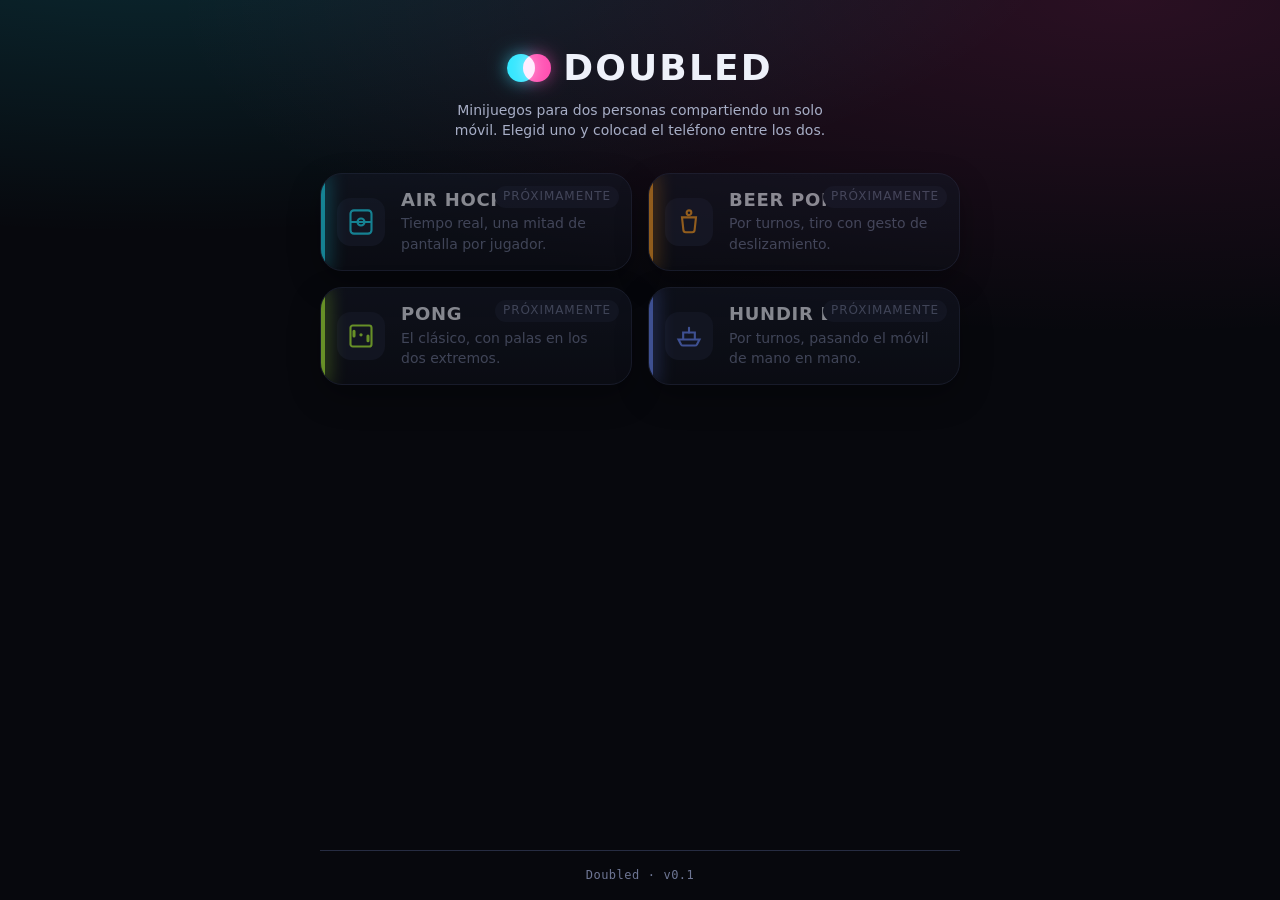
==== index.html @ 37906351 "feat(pwa): scaffold del repo y shell PWA del hub (v0.1) - Estructura multi-página estática de la sec" ====
<!DOCTYPE html>
<html lang="es">
  <head>
    <meta charset="utf-8" />
    <meta
      name="viewport"
      content="width=device-width, initial-scale=1, viewport-fit=cover"
    />
    <title>Doubled — Minijuegos para dos en un móvil</title>
    <meta
      name="description"
      content="Colección de minijuegos para dos personas compartiendo un solo móvil."
    />

    <!-- PWA -->
    <link rel="manifest" href="./manifest.webmanifest" />
    <meta name="theme-color" content="#07080d" />

    <!-- iOS: instalación en pantalla de inicio -->
    <meta name="apple-mobile-web-app-capable" content="yes" />
    <meta name="mobile-web-app-capable" content="yes" />
    <meta name="apple-mobile-web-app-status-bar-style" content="black-translucent" />
    <meta name="apple-mobile-web-app-title" content="Doubled" />

    <link rel="stylesheet" href="./css/base.css" />
    <link rel="stylesheet" href="./css/hub.css" />
  </head>
  <body>
    <main class="hub safe-area">
      <header class="hub__header">
        <div class="hub__logo">
          <span class="hub__logo-mark" aria-hidden="true"><span></span><span></span></span>
          <h1 class="hub__title">Doubled</h1>
        </div>
        <p class="hub__tagline">
          Minijuegos para dos personas compartiendo un solo móvil.
          Elegid uno y colocad el teléfono entre los dos.
        </p>
      </header>

      <nav class="hub__games" aria-label="Juegos disponibles">
        <article class="game-card game-card--soon" data-game="air-hockey">
          <span class="game-card__badge">Próximamente</span>
          <div class="game-card__icon" aria-hidden="true">
            <svg viewBox="0 0 24 24" fill="none" stroke="currentColor" stroke-width="1.8">
              <rect x="3" y="2" width="18" height="20" rx="3" />
              <path d="M3 12h18" />
              <circle cx="12" cy="12" r="3" />
            </svg>
          </div>
          <div class="game-card__body">
            <h2 class="game-card__name">Air Hockey</h2>
            <p class="game-card__desc">Tiempo real, una mitad de pantalla por jugador.</p>
          </div>
        </article>

        <article class="game-card game-card--soon" data-game="beer-pong">
          <span class="game-card__badge">Próximamente</span>
          <div class="game-card__icon" aria-hidden="true">
            <svg viewBox="0 0 24 24" fill="none" stroke="currentColor" stroke-width="1.8">
              <path d="M6 8h12l-1.2 11a2 2 0 0 1-2 1.8H9.2a2 2 0 0 1-2-1.8Z" />
              <circle cx="12" cy="4" r="2" />
            </svg>
          </div>
          <div class="game-card__body">
            <h2 class="game-card__name">Beer Pong</h2>
            <p class="game-card__desc">Por turnos, tiro con gesto de deslizamiento.</p>
          </div>
        </article>

        <article class="game-card game-card--soon" data-game="pong">
          <span class="game-card__badge">Próximamente</span>
          <div class="game-card__icon" aria-hidden="true">
            <svg viewBox="0 0 24 24" fill="none" stroke="currentColor" stroke-width="1.8">
              <rect x="3" y="3" width="18" height="18" rx="2" />
              <path d="M6 8v4M18 12v4" stroke-linecap="round" stroke-width="2.6" />
              <circle cx="12" cy="11" r="1.4" fill="currentColor" stroke="none" />
            </svg>
          </div>
          <div class="game-card__body">
            <h2 class="game-card__name">Pong</h2>
            <p class="game-card__desc">El clásico, con palas en los dos extremos.</p>
          </div>
        </article>

        <article class="game-card game-card--soon" data-game="battleship">
          <span class="game-card__badge">Próximamente</span>
          <div class="game-card__icon" aria-hidden="true">
            <svg viewBox="0 0 24 24" fill="none" stroke="currentColor" stroke-width="1.8">
              <path d="M3 15h18l-2.2 4.2a2 2 0 0 1-1.8 1H7a2 2 0 0 1-1.8-1Z" />
              <path d="M7 15V9h10v6" />
              <path d="M12 9V5" stroke-linecap="round" />
            </svg>
          </div>
          <div class="game-card__body">
            <h2 class="game-card__name">Hundir la flota</h2>
            <p class="game-card__desc">Por turnos, pasando el móvil de mano en mano.</p>
          </div>
        </article>
      </nav>

      <p class="hub__notice" id="hub-notice" hidden role="status"></p>

      <footer class="hub__footer">
        <span>Doubled</span>
        <span aria-hidden="true">·</span>
        <span>v<span id="app-version">—</span></span>
      </footer>
    </main>

    <script src="./js/shared/version.js"></script>
    <script src="./js/app.js"></script>
  </body>
</html>
---- css/base.css ----
/* ==========================================================================
   Doubled — base.css
   Reset, variables de diseño y helpers de safe-area.
   Se carga en TODAS las páginas (hub y juegos) antes de su CSS específico.
   ========================================================================== */

/* --------------------------------------------------------------------------
   1. Reset
   -------------------------------------------------------------------------- */

*,
*::before,
*::after {
  box-sizing: border-box;
  margin: 0;
  padding: 0;
}

html {
  -webkit-text-size-adjust: 100%;
  text-size-adjust: 100%;
}

body {
  min-height: 100dvh;
  font-family: var(--font-body);
  font-size: var(--fs-base);
  line-height: 1.45;
  color: var(--c-text);
  background-color: var(--c-bg);
  /* El fondo cubre también el área bajo notch/home indicator. */
  background-attachment: fixed;
  -webkit-font-smoothing: antialiased;
  text-rendering: optimizeLegibility;
  /* PWA en móvil: sin rebote elástico ni pull-to-refresh accidental. */
  overscroll-behavior: none;
}

img,
svg,
canvas {
  display: block;
  max-width: 100%;
}

button,
input,
select,
textarea {
  font: inherit;
  color: inherit;
}

button {
  background: none;
  border: 0;
  cursor: pointer;
  -webkit-tap-highlight-color: transparent;
}

a {
  color: inherit;
  text-decoration: none;
  -webkit-tap-highlight-color: transparent;
}

ul,
ol {
  list-style: none;
}

h1,
h2,
h3,
h4 {
  font-family: var(--font-display);
  font-weight: 700;
  line-height: 1.1;
  letter-spacing: 0.01em;
}

/* --------------------------------------------------------------------------
   2. Variables de diseño — oscuro neón arcade
   -------------------------------------------------------------------------- */

:root {
  color-scheme: dark;

  /* Superficies */
  --c-bg: #07080d;
  --c-bg-elev: #0e1018;
  --c-surface: #141826;
  --c-surface-2: #1c2133;
  --c-border: #262c42;
  --c-border-strong: #38405e;

  /* Texto */
  --c-text: #eef1fa;
  --c-text-dim: #a7aec6;
  --c-text-muted: #6e7694;

  /* Acentos de marca */
  --c-accent: #22e5ff; /* cian  */
  --c-accent-2: #ff3ea5; /* magenta */
  --c-accent-3: #b6ff3d; /* lima */
  --c-danger: #ff4d5e;

  /* Acento por juego (lo reutiliza cada juego en su propio CSS) */
  --c-air-hockey: #22e5ff;
  --c-beer-pong: #ffa227;
  --c-pong: #b6ff3d;
  --c-battleship: #6c8cff;

  /* Tipografía */
  --font-display: 'Archivo Black', 'Haettenschweiler', 'Impact',
    system-ui, -apple-system, 'Segoe UI', sans-serif;
  --font-body: system-ui, -apple-system, 'Segoe UI', Roboto, 'Helvetica Neue',
    sans-serif;
  --font-mono: ui-monospace, SFMono-Regular, 'SF Mono', Menlo, monospace;

  --fs-xs: 0.75rem;
  --fs-sm: 0.875rem;
  --fs-base: 1rem;
  --fs-lg: 1.125rem;
  --fs-xl: 1.375rem;
  --fs-2xl: 1.75rem;
  --fs-3xl: 2.25rem;

  /* Espaciado */
  --sp-1: 0.25rem;
  --sp-2: 0.5rem;
  --sp-3: 0.75rem;
  --sp-4: 1rem;
  --sp-5: 1.5rem;
  --sp-6: 2rem;
  --sp-7: 3rem;

  /* Formas y sombras */
  --radius-sm: 8px;
  --radius-md: 14px;
  --radius-lg: 22px;
  --radius-pill: 999px;
  --shadow-card: 0 12px 32px rgba(0, 0, 0, 0.55);
  --glow-accent: 0 0 24px rgba(34, 229, 255, 0.35);

  /* Tamaño mínimo de objetivo táctil (WCAG / HIG) */
  --tap-min: 44px;

  /* Duraciones */
  --dur-fast: 120ms;
  --dur-base: 220ms;

  /* Safe areas: se exponen como variables para poder componerlas con calc().
     El fallback 0px es imprescindible en navegadores sin soporte de env(). */
  --safe-top: env(safe-area-inset-top, 0px);
  --safe-right: env(safe-area-inset-right, 0px);
  --safe-bottom: env(safe-area-inset-bottom, 0px);
  --safe-left: env(safe-area-inset-left, 0px);
}

/* --------------------------------------------------------------------------
   3. Helpers de safe-area
   -------------------------------------------------------------------------- */

/* Contenedor raíz de una página con scroll (hub, pantallas de menú). */
.safe-area {
  padding-top: var(--safe-top);
  padding-right: var(--safe-right);
  padding-bottom: var(--safe-bottom);
  padding-left: var(--safe-left);
}

.safe-area--top {
  padding-top: var(--safe-top);
}
.safe-area--bottom {
  padding-bottom: var(--safe-bottom);
}
.safe-area--x {
  padding-right: var(--safe-right);
  padding-left: var(--safe-left);
}

/* Superficie de juego a pantalla completa.

   Los insets NO son padding cosmético: definen los límites reales del área
   jugable. Cada juego coloca su mesa/tablero dentro de este rectángulo, de modo
   que ningún elemento interactivo cae bajo el notch, la Dynamic Island o el
   home indicator. El layout concreto (orientación, mitades rotadas, etc.) lo
   decide cada juego en su propio CSS. */
.game-stage {
  position: fixed;
  top: var(--safe-top);
  right: var(--safe-right);
  bottom: var(--safe-bottom);
  left: var(--safe-left);
  overflow: hidden;
  touch-action: none; /* sin scroll ni zoom sobre el área de juego */
  user-select: none;
  -webkit-user-select: none;
}

/* Bloquea gestos del navegador sobre elementos táctiles del juego. */
.no-touch-gestures {
  touch-action: none;
  user-select: none;
  -webkit-user-select: none;
  -webkit-touch-callout: none;
}

/* --------------------------------------------------------------------------
   4. Utilidades
   -------------------------------------------------------------------------- */

.visually-hidden {
  position: absolute;
  width: 1px;
  height: 1px;
  margin: -1px;
  padding: 0;
  overflow: hidden;
  clip: rect(0 0 0 0);
  clip-path: inset(50%);
  white-space: nowrap;
  border: 0;
}

.stack {
  display: flex;
  flex-direction: column;
}

:where(a, button, [tabindex]):focus-visible {
  outline: 2px solid var(--c-accent);
  outline-offset: 3px;
  border-radius: var(--radius-sm);
}

@media (prefers-reduced-motion: reduce) {
  *,
  *::before,
  *::after {
    animation-duration: 0.01ms !important;
    animation-iteration-count: 1 !important;
    transition-duration: 0.01ms !important;
    scroll-behavior: auto !important;
  }
}
---- css/hub.css ----
/* ==========================================================================
   Doubled — hub.css
   Menú de selección de juego (index.html). Requiere base.css.
   ========================================================================== */

body {
  background-image:
    radial-gradient(120% 60% at 12% -10%, rgba(34, 229, 255, 0.16), transparent 60%),
    radial-gradient(120% 60% at 88% 0%, rgba(255, 62, 165, 0.14), transparent 62%);
}

.hub {
  display: flex;
  flex-direction: column;
  min-height: 100dvh;
  max-width: 42rem;
  margin-inline: auto;
  padding-inline: var(--sp-4);
  padding-block: var(--sp-5) var(--sp-4);
}

/* --------------------------------------------------------------------------
   Cabecera
   -------------------------------------------------------------------------- */

.hub__header {
  text-align: center;
  padding-block: var(--sp-5) var(--sp-6);
}

.hub__logo {
  display: inline-flex;
  align-items: center;
  gap: var(--sp-3);
}

.hub__logo-mark {
  position: relative;
  width: 2.75rem;
  height: 1.75rem;
}

.hub__logo-mark span {
  position: absolute;
  top: 0;
  width: 1.75rem;
  height: 1.75rem;
  border-radius: 50%;
  mix-blend-mode: screen;
}

.hub__logo-mark span:first-child {
  left: 0;
  background: var(--c-accent);
  box-shadow: 0 0 18px rgba(34, 229, 255, 0.6);
}

.hub__logo-mark span:last-child {
  right: 0;
  background: var(--c-accent-2);
  box-shadow: 0 0 18px rgba(255, 62, 165, 0.55);
}

.hub__title {
  font-size: var(--fs-3xl);
  text-transform: uppercase;
  letter-spacing: 0.06em;
}

.hub__tagline {
  margin-top: var(--sp-3);
  color: var(--c-text-dim);
  font-size: var(--fs-sm);
  text-wrap: balance;
}

/* --------------------------------------------------------------------------
   Rejilla de juegos
   -------------------------------------------------------------------------- */

.hub__games {
  display: grid;
  grid-template-columns: 1fr;
  gap: var(--sp-4);
  flex: 1;
  align-content: start;
}

@media (min-width: 34rem) {
  .hub__games {
    grid-template-columns: repeat(2, 1fr);
  }
}

.game-card {
  --card-accent: var(--c-accent);

  position: relative;
  display: flex;
  align-items: center;
  gap: var(--sp-4);
  min-height: max(var(--tap-min), 5.5rem);
  padding: var(--sp-4);
  border: 1px solid var(--c-border);
  border-radius: var(--radius-lg);
  background:
    linear-gradient(180deg, var(--c-surface), var(--c-bg-elev));
  box-shadow: var(--shadow-card);
  overflow: hidden;
  transition:
    transform var(--dur-fast) ease,
    border-color var(--dur-base) ease;
}

/* Filo de color por juego. */
.game-card::before {
  content: '';
  position: absolute;
  inset-block: 0;
  inset-inline-start: 0;
  width: 4px;
  background: var(--card-accent);
  box-shadow: 0 0 18px 1px var(--card-accent);
}

.game-card[data-game='air-hockey'] {
  --card-accent: var(--c-air-hockey);
}
.game-card[data-game='beer-pong'] {
  --card-accent: var(--c-beer-pong);
}
.game-card[data-game='pong'] {
  --card-accent: var(--c-pong);
}
.game-card[data-game='battleship'] {
  --card-accent: var(--c-battleship);
}

.game-card--ready:active {
  transform: scale(0.985);
}

.game-card--ready:hover {
  border-color: var(--c-border-strong);
}

.game-card--soon {
  opacity: 0.55;
  cursor: default;
}

.game-card__icon {
  flex: 0 0 auto;
  width: 3rem;
  height: 3rem;
  display: grid;
  place-items: center;
  border-radius: var(--radius-md);
  background: var(--c-surface-2);
  color: var(--card-accent);
}

.game-card__icon svg {
  width: 1.75rem;
  height: 1.75rem;
}

.game-card__body {
  min-width: 0;
}

/* Enlace que cubre la tarjeta entera (lo inyecta app.js en los juegos ya
   disponibles). Va por encima del contenido pero por debajo del badge. */
.game-card__link {
  position: absolute;
  inset: 0;
  z-index: 1;
}

.game-card__name {
  font-size: var(--fs-lg);
  text-transform: uppercase;
  letter-spacing: 0.04em;
}

.game-card__desc {
  margin-top: var(--sp-1);
  color: var(--c-text-muted);
  font-size: var(--fs-sm);
}

.game-card__badge {
  position: absolute;
  top: var(--sp-3);
  inset-inline-end: var(--sp-3);
  padding: 0.15rem var(--sp-2);
  border-radius: var(--radius-pill);
  background: var(--c-surface-2);
  color: var(--c-text-muted);
  font-size: var(--fs-xs);
  text-transform: uppercase;
  letter-spacing: 0.08em;
}

/* --------------------------------------------------------------------------
   Aviso de estado (offline / nueva versión)
   -------------------------------------------------------------------------- */

.hub__notice {
  margin-top: var(--sp-4);
  padding: var(--sp-3) var(--sp-4);
  border: 1px solid var(--c-border);
  border-radius: var(--radius-md);
  background: var(--c-surface);
  color: var(--c-text-dim);
  font-size: var(--fs-sm);
  text-align: center;
}

.hub__notice[hidden] {
  display: none;
}

/* --------------------------------------------------------------------------
   Pie
   -------------------------------------------------------------------------- */

.hub__footer {
  margin-top: var(--sp-6);
  padding-top: var(--sp-4);
  border-top: 1px solid var(--c-border);
  display: flex;
  justify-content: center;
  gap: var(--sp-2);
  color: var(--c-text-muted);
  font-size: var(--fs-xs);
  font-family: var(--font-mono);
  letter-spacing: 0.04em;
}
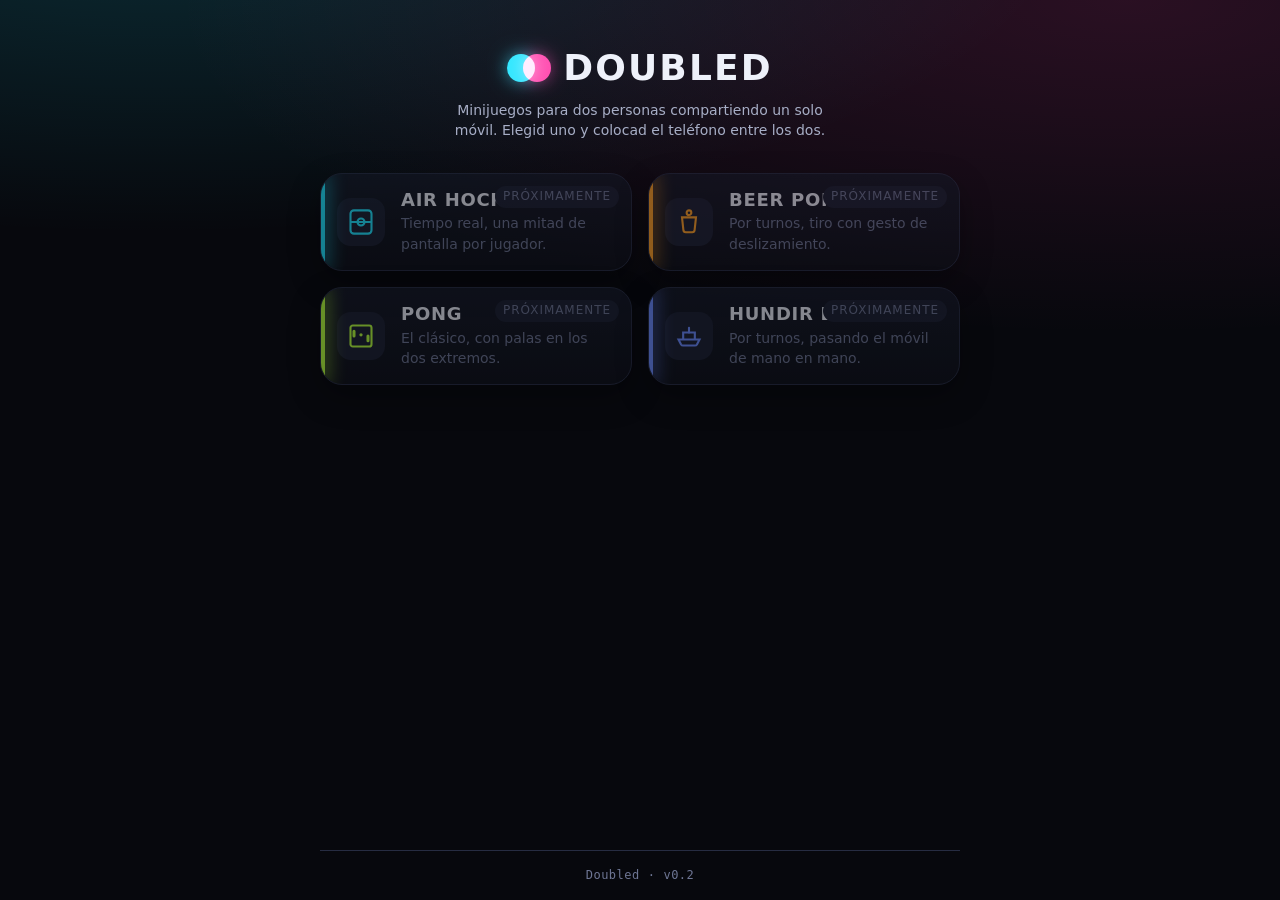
==== commit 0b36faf0: "feat(pwa): iconos PWA generados por script (v0.2) - scripts/gen-icons.mjs: generador sin dependencia" ====
--- a/index.html
+++ b/index.html
@@ -21,6 +21,9 @@
     <meta name="mobile-web-app-capable" content="yes" />
     <meta name="apple-mobile-web-app-status-bar-style" content="black-translucent" />
     <meta name="apple-mobile-web-app-title" content="Doubled" />
+    <link rel="apple-touch-icon" href="./assets/icons/apple-touch-icon-180.png" />
+    <link rel="icon" href="./assets/icons/icon-192.png" sizes="192x192" type="image/png" />
+    <link rel="icon" href="./assets/icons/icon-512.png" sizes="512x512" type="image/png" />
 
     <link rel="stylesheet" href="./css/base.css" />
     <link rel="stylesheet" href="./css/hub.css" />
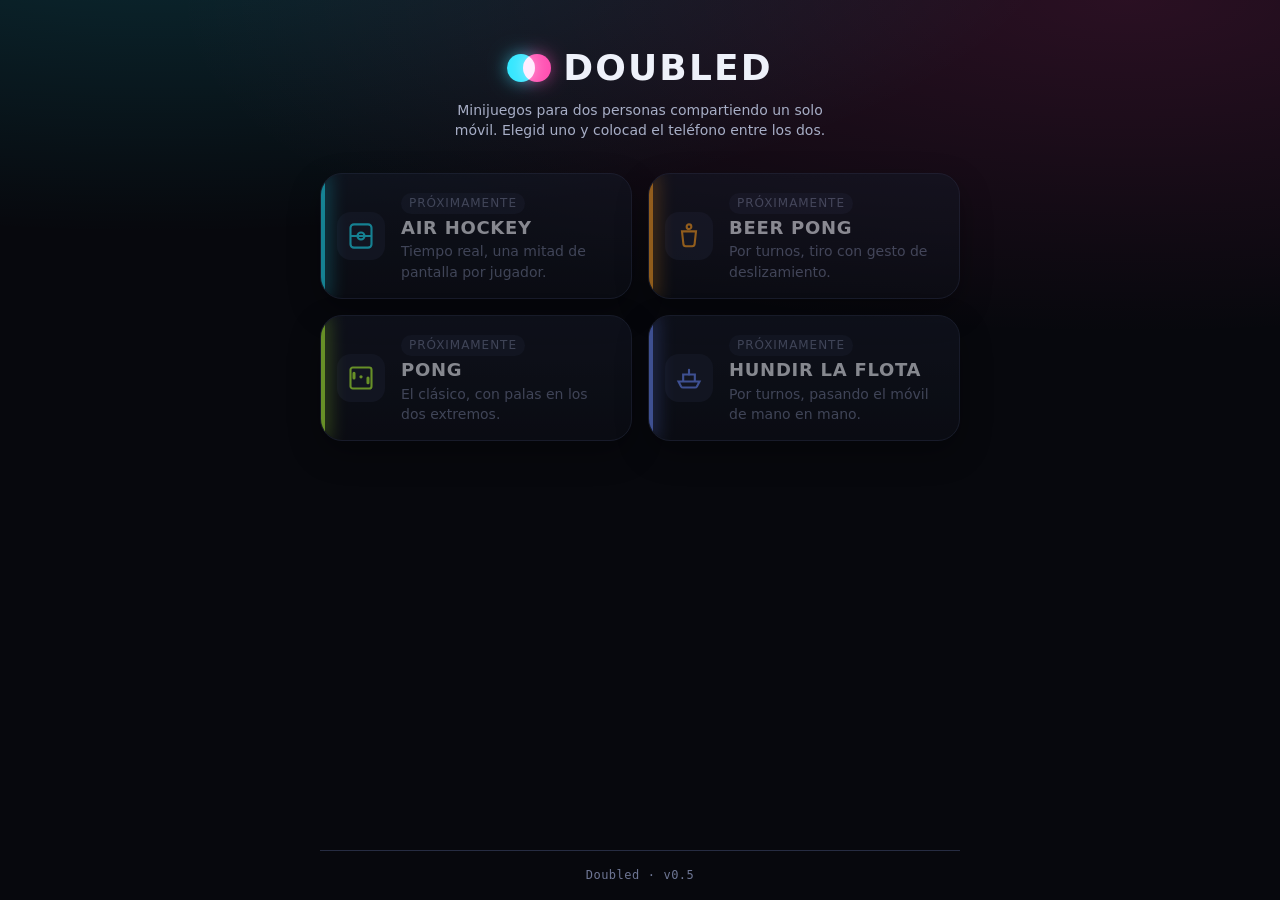
==== commit 12620839: "fix(hub): el badge Próximamente tapaba los títulos largos (v0.5) Detectado al validar el hub en Chro" ====
--- a/index.html
+++ b/index.html
@@ -43,7 +43,6 @@
 
       <nav class="hub__games" aria-label="Juegos disponibles">
         <article class="game-card game-card--soon" data-game="air-hockey">
-          <span class="game-card__badge">Próximamente</span>
           <div class="game-card__icon" aria-hidden="true">
             <svg viewBox="0 0 24 24" fill="none" stroke="currentColor" stroke-width="1.8">
               <rect x="3" y="2" width="18" height="20" rx="3" />
@@ -52,13 +51,13 @@
             </svg>
           </div>
           <div class="game-card__body">
+            <span class="game-card__badge">Próximamente</span>
             <h2 class="game-card__name">Air Hockey</h2>
             <p class="game-card__desc">Tiempo real, una mitad de pantalla por jugador.</p>
           </div>
         </article>
 
         <article class="game-card game-card--soon" data-game="beer-pong">
-          <span class="game-card__badge">Próximamente</span>
           <div class="game-card__icon" aria-hidden="true">
             <svg viewBox="0 0 24 24" fill="none" stroke="currentColor" stroke-width="1.8">
               <path d="M6 8h12l-1.2 11a2 2 0 0 1-2 1.8H9.2a2 2 0 0 1-2-1.8Z" />
@@ -66,13 +65,13 @@
             </svg>
           </div>
           <div class="game-card__body">
+            <span class="game-card__badge">Próximamente</span>
             <h2 class="game-card__name">Beer Pong</h2>
             <p class="game-card__desc">Por turnos, tiro con gesto de deslizamiento.</p>
           </div>
         </article>
 
         <article class="game-card game-card--soon" data-game="pong">
-          <span class="game-card__badge">Próximamente</span>
           <div class="game-card__icon" aria-hidden="true">
             <svg viewBox="0 0 24 24" fill="none" stroke="currentColor" stroke-width="1.8">
               <rect x="3" y="3" width="18" height="18" rx="2" />
@@ -81,13 +80,13 @@
             </svg>
           </div>
           <div class="game-card__body">
+            <span class="game-card__badge">Próximamente</span>
             <h2 class="game-card__name">Pong</h2>
             <p class="game-card__desc">El clásico, con palas en los dos extremos.</p>
           </div>
         </article>
 
         <article class="game-card game-card--soon" data-game="battleship">
-          <span class="game-card__badge">Próximamente</span>
           <div class="game-card__icon" aria-hidden="true">
             <svg viewBox="0 0 24 24" fill="none" stroke="currentColor" stroke-width="1.8">
               <path d="M3 15h18l-2.2 4.2a2 2 0 0 1-1.8 1H7a2 2 0 0 1-1.8-1Z" />
@@ -96,6 +95,7 @@
             </svg>
           </div>
           <div class="game-card__body">
+            <span class="game-card__badge">Próximamente</span>
             <h2 class="game-card__name">Hundir la flota</h2>
             <p class="game-card__desc">Por turnos, pasando el móvil de mano en mano.</p>
           </div>
--- a/css/hub.css
+++ b/css/hub.css
@@ -189,11 +189,12 @@
   font-size: var(--fs-sm);
 }
 
+/* Etiqueta sobre el título, en flujo: en pantallas estrechas un badge
+   absoluto tapaba los nombres largos, y uno lateral estrujaba el texto. */
 .game-card__badge {
-  position: absolute;
-  top: var(--sp-3);
-  inset-inline-end: var(--sp-3);
-  padding: 0.15rem var(--sp-2);
+  display: inline-block;
+  margin-bottom: var(--sp-1);
+  padding: 0.1rem var(--sp-2);
   border-radius: var(--radius-pill);
   background: var(--c-surface-2);
   color: var(--c-text-muted);
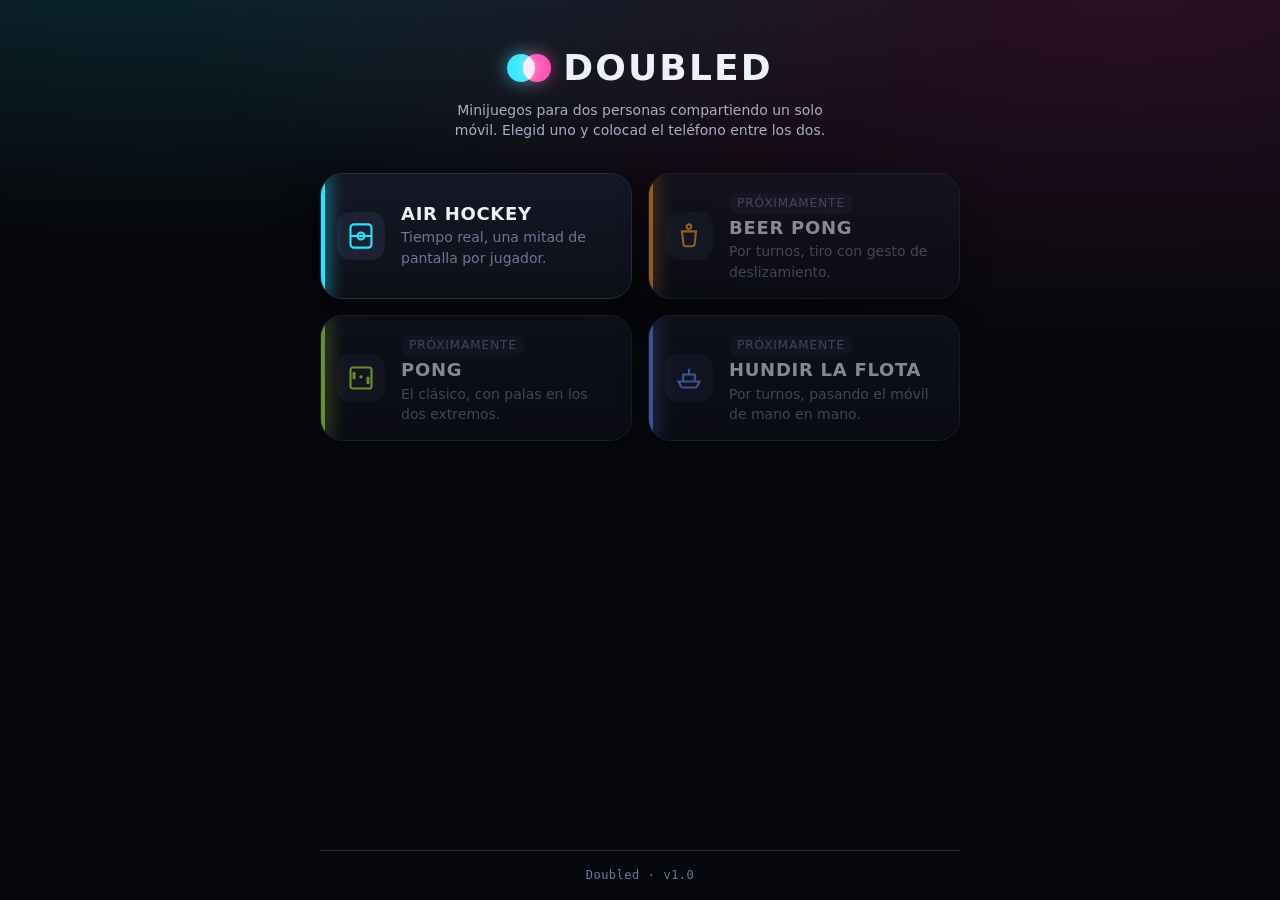
==== commit 93336668: "feat(air-hockey): Air Hockey completo, cierra Fase 1 (v1.0) Fase 1, hito 6/6 — pulido y alta en el h" ====
--- a/index.html
+++ b/index.html
@@ -112,6 +112,7 @@
     </main>
 
     <script src="./js/shared/version.js"></script>
+    <script src="./js/shared/register-sw.js"></script>
     <script src="./js/app.js"></script>
   </body>
 </html>
